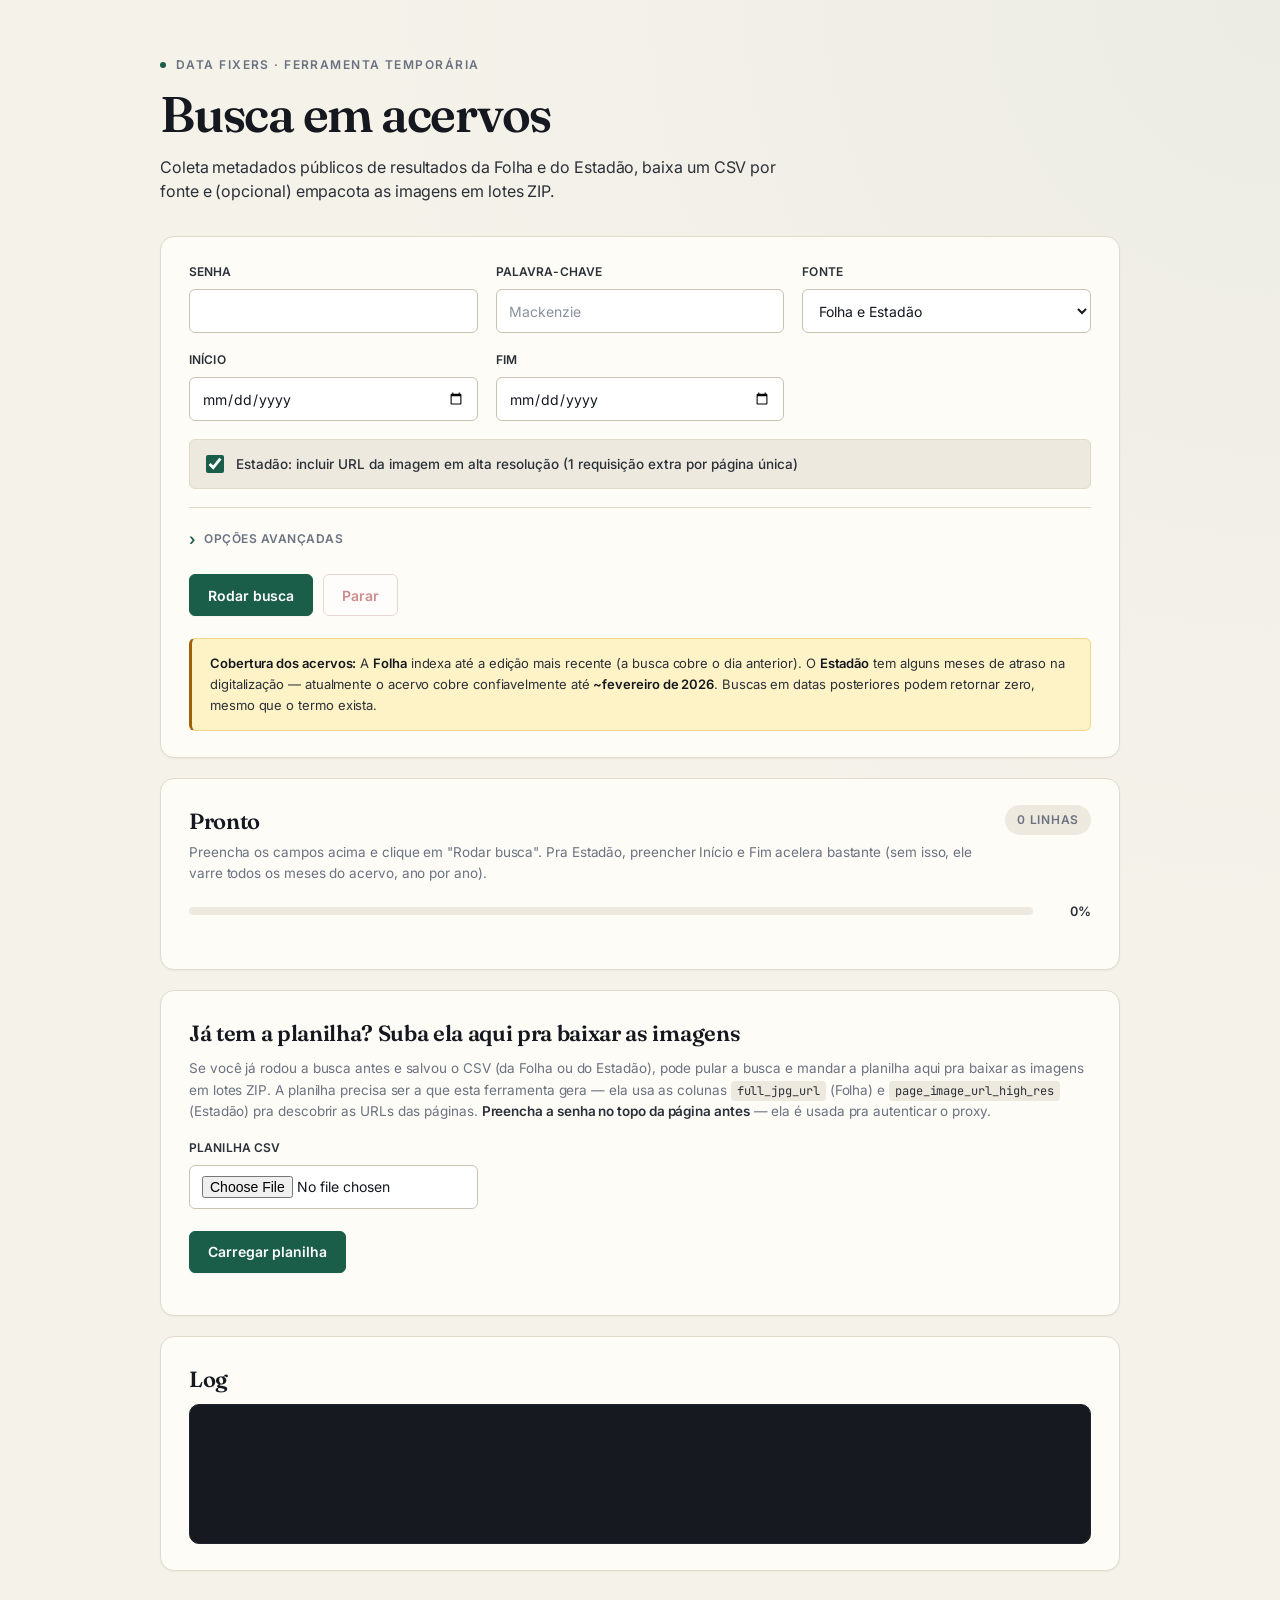
==== acervo-temporario/index.html @ 9159d99d "acervo-temporario: upgrade visual — tipografia, paleta e microinteracoes Tipografia - Adiciona Fraun" ====
<!DOCTYPE html>
<html lang="pt-BR">
<head>
  <meta charset="UTF-8">
  <meta name="viewport" content="width=device-width, initial-scale=1.0">
  <meta name="robots" content="noindex,nofollow">
  <title>Acervo temporário · Data Fixers</title>
  <link rel="preconnect" href="https://fonts.googleapis.com">
  <link rel="preconnect" href="https://fonts.gstatic.com" crossorigin>
  <link href="https://fonts.googleapis.com/css2?family=Fraunces:ital,opsz,wght@0,9..144,500;0,9..144,600;0,9..144,700&family=Inter:wght@400;500;600;700&family=JetBrains+Mono:wght@400;500&display=swap" rel="stylesheet">
  <link rel="stylesheet" href="./styles.css">
</head>
<body>
  <main class="shell">
    <header>
      <p class="eyebrow">Data Fixers · ferramenta temporária</p>
      <h1>Busca em acervos</h1>
      <p class="lede">Coleta metadados públicos de resultados da Folha e do Estadão, baixa um CSV por fonte e (opcional) empacota as imagens em lotes ZIP.</p>
    </header>

    <section class="panel">
      <form id="search-form">
        <div class="grid">
          <label>
            Senha
            <input id="password" type="password" autocomplete="current-password" required>
          </label>
          <label>
            Palavra-chave
            <input id="keyword" type="text" minlength="3" maxlength="80" placeholder="Mackenzie" required>
          </label>
          <label>
            Fonte
            <select id="source">
              <option value="both">Folha e Estadão</option>
              <option value="folha">Folha</option>
              <option value="estadao">Estadão</option>
            </select>
          </label>
          <label>
            Início
            <input id="start-date" type="date">
          </label>
          <label>
            Fim
            <input id="end-date" type="date">
          </label>
          <label class="checkbox-label">
            <input id="high-res" type="checkbox" checked>
            Estadão: incluir URL da imagem em alta resolução (1 requisição extra por página única)
          </label>
        </div>
        <details class="advanced">
          <summary>Opções avançadas</summary>
          <div class="grid">
            <label>
              Pausa entre páginas, ms
              <input id="delay" type="number" min="250" max="5000" step="50" value="650">
              <span class="field-hint">Tempo entre requisições. Menor = mais rápido, mas mais chance de o servidor bloquear.</span>
            </label>
            <label>
              Limite de páginas por fonte
              <input id="max-pages" type="number" min="1" max="3000" value="3000">
              <span class="field-hint">Trava de segurança. Deixe alto a menos que esteja testando.</span>
            </label>
          </div>
        </details>
        <div class="actions">
          <button id="run-button" type="submit">Rodar busca</button>
          <button id="stop-button" type="button" disabled>Parar</button>
        </div>
        <p class="coverage-note">
          <strong>Cobertura dos acervos:</strong> A <strong>Folha</strong> indexa até a edição mais recente (a busca cobre o dia anterior).
          O <strong>Estadão</strong> tem alguns meses de atraso na digitalização — atualmente o acervo cobre confiavelmente até
          <strong id="estadao-cutoff">~fevereiro de 2026</strong>. Buscas em datas posteriores podem retornar zero, mesmo que o termo exista.
        </p>
      </form>
    </section>

    <section class="panel">
      <div class="overall-row">
        <div>
          <strong id="status-title">Pronto</strong>
          <p id="status-detail">Preencha os campos acima e clique em "Rodar busca". Pra Estadão, preencher Início e Fim acelera bastante (sem isso, ele varre todos os meses do acervo, ano por ano).</p>
        </div>
        <span id="count">0 linhas</span>
      </div>
      <div class="overall-progress">
        <div class="overall-bar"><div id="overall-fill"></div></div>
        <span id="overall-percent">0%</span>
      </div>
      <ol id="task-list" class="task-list"></ol>
    </section>

    <section id="csv-rescue" class="panel" hidden>
      <h2 class="panel-title">Não recebeu o CSV?</h2>
      <p class="panel-sub">
        Quando uma busca tem resultados nos dois jornais, o navegador às vezes bloqueia o segundo download
        e mostra um pop-up "Permitir múltiplos downloads?". Se você não viu o pop-up ou não aceitou,
        use os botões abaixo pra baixar de novo manualmente.
      </p>
      <div class="actions">
        <button id="rescue-folha" type="button" class="secondary" hidden>Baixar CSV da Folha</button>
        <button id="rescue-estadao" type="button" class="secondary" hidden>Baixar CSV do Estadão</button>
      </div>
    </section>

    <section id="download-panel" class="panel" hidden>
      <h2 class="panel-title">Opcional: baixar as páginas digitalizadas (JPG)</h2>
      <p class="panel-sub">
        A planilha (CSV) já foi baixada — ela tem todos os metadados (data, edição, página, links).
        Use esta seção SOMENTE se você também quer as imagens das páginas em alta resolução no seu computador.
        Pra não travar o navegador, dividimos em <strong>lotes</strong>: você clica em "Baixar lote 1", recebe um ZIP,
        clica de novo pra "Baixar lote 2", e assim por diante até baixar todos.
        Se algum lote der erro, basta clicar de novo no mesmo botão — ele tenta de novo.
      </p>
      <p class="panel-sub" id="download-summary"><strong>Aguarde a busca terminar.</strong></p>
      <div class="grid grid-3">
        <label>
          Fonte (selecione qual jornal)
          <select id="download-source"></select>
        </label>
        <label>
          Imagens por lote
          <input id="batch-size" type="number" min="20" max="500" step="10" value="200">
        </label>
        <label>
          Pausa entre imagens, ms
          <input id="download-delay" type="number" min="200" max="3000" step="50" value="400">
        </label>
      </div>
      <div class="actions">
        <button id="download-button" type="button">Baixar lote</button>
        <button id="download-retry" type="button" class="secondary" hidden>Refazer último lote</button>
        <button id="download-reset" type="button" class="secondary">Recomeçar do lote 1</button>
      </div>
      <p id="download-hint" class="panel-sub">
        Cada arquivo dentro do ZIP tem o nome da página (ex: <code>19670430-28233-nac-0019-999-19-not.jpg</code>).
        Mantenha a aba aberta enquanto baixa. Cada imagem tem cerca de 1 MB.
      </p>
    </section>

    <section id="upload-panel" class="panel">
      <h2 class="panel-title">Já tem a planilha? Suba ela aqui pra baixar as imagens</h2>
      <p class="panel-sub">
        Se você já rodou a busca antes e salvou o CSV (da Folha ou do Estadão), pode pular a busca
        e mandar a planilha aqui pra baixar as imagens em lotes ZIP. A planilha precisa ser a que
        esta ferramenta gera — ela usa as colunas <code>full_jpg_url</code> (Folha) e
        <code>page_image_url_high_res</code> (Estadão) pra descobrir as URLs das páginas.
        <strong>Preencha a senha no topo da página antes</strong> — ela é usada pra autenticar o proxy.
      </p>
      <div class="grid grid-3">
        <label>
          Planilha CSV
          <input id="upload-csv" type="file" accept=".csv,text/csv">
        </label>
      </div>
      <div class="actions">
        <button id="upload-button" type="button">Carregar planilha</button>
      </div>
      <p id="upload-status" class="panel-sub"></p>
    </section>

    <section class="panel">
      <h2 class="panel-title">Log</h2>
      <pre id="log" aria-live="polite"></pre>
    </section>
  </main>

  <script src="./jszip.min.js"></script>
  <script src="./app.js"></script>
</body>
</html>
---- acervo-temporario/styles.css ----
:root {
  color-scheme: light;
  --bg: #f5f2ea;
  --bg-deep: #ede9de;
  --ink: #15181f;
  --ink-soft: #2b3038;
  --muted: #6b7280;
  --muted-soft: #8a909c;
  --line: #e0dbcc;
  --line-strong: #c9c3b1;
  --panel: #fdfcf7;
  --panel-elevated: #ffffff;
  --accent: #1a5d49;
  --accent-deep: #134635;
  --accent-soft: #e7efea;
  --accent-tint: #f0f5f1;
  --warning: #a16207;
  --warning-soft: #fef3c7;
  --danger: #9c1e21;
  --danger-soft: #f9e1e1;
  --radius-sm: 6px;
  --radius: 10px;
  --radius-lg: 14px;
  --shadow-sm: 0 1px 2px rgba(15, 18, 24, .04);
  --shadow: 0 1px 3px rgba(15, 18, 24, .06), 0 1px 2px rgba(15, 18, 24, .04);
  --shadow-lg: 0 8px 24px rgba(15, 18, 24, .08), 0 2px 6px rgba(15, 18, 24, .04);
  --font-sans: "Inter", -apple-system, BlinkMacSystemFont, "Segoe UI", Roboto, sans-serif;
  --font-serif: "Fraunces", Georgia, "Times New Roman", serif;
  --font-mono: "JetBrains Mono", ui-monospace, "SF Mono", Menlo, monospace;
}

* {
  box-sizing: border-box;
}

html {
  -webkit-font-smoothing: antialiased;
  -moz-osx-font-smoothing: grayscale;
  text-rendering: optimizeLegibility;
}

body {
  margin: 0;
  background:
    radial-gradient(circle at top right, rgba(26, 93, 73, .04), transparent 60%),
    var(--bg);
  background-attachment: fixed;
  color: var(--ink);
  font-family: var(--font-sans);
  font-size: 15px;
  line-height: 1.5;
  letter-spacing: -0.005em;
}

.shell {
  width: min(960px, calc(100% - 32px));
  margin: 56px auto 80px;
}

/* ─── Header ─────────────────────────────────────── */

header {
  margin-bottom: 32px;
}

.eyebrow {
  margin: 0 0 14px;
  color: var(--muted);
  font-size: 12px;
  font-weight: 600;
  text-transform: uppercase;
  letter-spacing: .12em;
}

.eyebrow::before {
  content: "";
  display: inline-block;
  width: 6px;
  height: 6px;
  border-radius: 50%;
  background: var(--accent);
  margin-right: 10px;
  vertical-align: middle;
  transform: translateY(-1px);
}

h1 {
  margin: 0;
  font-family: var(--font-serif);
  font-size: clamp(36px, 5vw, 50px);
  font-weight: 600;
  letter-spacing: -0.025em;
  line-height: 1.05;
  color: var(--ink);
}

.lede {
  max-width: 640px;
  margin-top: 14px;
  color: var(--ink-soft);
  font-size: 16px;
  line-height: 1.55;
}

/* ─── Painel base ─────────────────────────────────────── */

.panel {
  margin-top: 20px;
  padding: 26px 28px;
  background: var(--panel);
  border: 1px solid var(--line);
  border-radius: var(--radius-lg);
  box-shadow: var(--shadow-sm);
  transition: box-shadow .15s ease, border-color .15s ease;
}

.panel:hover {
  box-shadow: var(--shadow);
}

.panel-title {
  margin: 0 0 8px;
  font-family: var(--font-serif);
  font-size: 22px;
  font-weight: 600;
  letter-spacing: -0.015em;
  color: var(--ink);
}

.panel-sub {
  margin: 0 0 16px;
  color: var(--muted);
  font-size: 13.5px;
  line-height: 1.6;
}

.panel-sub strong {
  color: var(--ink-soft);
  font-weight: 600;
}

.panel-sub code {
  font-family: var(--font-mono);
  font-size: 12px;
  background: var(--bg-deep);
  padding: 2px 6px;
  border-radius: 4px;
  color: var(--ink-soft);
}

/* ─── Form ─────────────────────────────────────── */

.grid {
  display: grid;
  grid-template-columns: repeat(3, minmax(0, 1fr));
  gap: 18px;
}

.grid-3 {
  grid-template-columns: repeat(3, minmax(0, 1fr));
}

label {
  display: grid;
  gap: 8px;
  color: var(--ink-soft);
  font-size: 12px;
  font-weight: 600;
  letter-spacing: 0.01em;
  text-transform: uppercase;
}

input,
select,
button {
  font: inherit;
  border: 1px solid var(--line-strong);
  border-radius: var(--radius-sm);
  transition: border-color .12s ease, box-shadow .12s ease, background .12s ease;
}

input[type="text"],
input[type="password"],
input[type="date"],
input[type="number"],
input[type="file"],
select {
  width: 100%;
  min-height: 44px;
  padding: 0 12px;
  background: var(--panel-elevated);
  color: var(--ink);
  font-size: 14px;
  font-weight: 400;
  letter-spacing: 0;
  text-transform: none;
}

input[type="file"] {
  padding-top: 10px;
}

input:focus,
select:focus {
  outline: none;
  border-color: var(--accent);
  box-shadow: 0 0 0 3px var(--accent-soft);
}

input::placeholder {
  color: var(--muted-soft);
}

.checkbox-label {
  grid-column: 1 / -1;
  display: flex;
  align-items: center;
  gap: 12px;
  padding: 14px 16px;
  background: var(--bg-deep);
  border: 1px solid var(--line);
  border-radius: var(--radius-sm);
  font-size: 13.5px;
  font-weight: 500;
  text-transform: none;
  letter-spacing: 0;
  color: var(--ink-soft);
  cursor: pointer;
}

.checkbox-label:hover {
  background: var(--accent-tint);
  border-color: var(--accent-soft);
}

.checkbox-label input {
  width: 18px;
  height: 18px;
  min-height: 0;
  margin: 0;
  accent-color: var(--accent);
  cursor: pointer;
}

/* ─── Botões ─────────────────────────────────────── */

.actions {
  display: flex;
  gap: 10px;
  margin-top: 22px;
  flex-wrap: wrap;
}

button {
  min-height: 42px;
  padding: 0 18px;
  background: var(--accent);
  color: white;
  border-color: var(--accent);
  cursor: pointer;
  font-weight: 600;
  font-size: 14px;
  letter-spacing: -0.005em;
  box-shadow: var(--shadow-sm);
}

button:not(:disabled):hover {
  background: var(--accent-deep);
  border-color: var(--accent-deep);
  transform: translateY(-1px);
  box-shadow: var(--shadow);
}

button:not(:disabled):active {
  transform: translateY(0);
}

button.secondary {
  background: var(--panel-elevated);
  color: var(--accent);
  border-color: var(--line-strong);
  box-shadow: none;
}

button.secondary:not(:disabled):hover {
  background: var(--accent-tint);
  border-color: var(--accent);
}

button:disabled {
  cursor: not-allowed;
  opacity: .5;
  transform: none;
}

#stop-button {
  background: var(--panel-elevated);
  color: var(--danger);
  border-color: #d9b3b4;
  box-shadow: none;
}

#stop-button:not(:disabled):hover {
  background: var(--danger-soft);
  border-color: var(--danger);
  color: var(--danger);
}

/* ─── Cobertura ─────────────────────────────────────── */

.coverage-note {
  margin: 22px 0 0;
  padding: 14px 18px;
  background: var(--warning-soft);
  border: 1px solid #f3d68b;
  border-left: 3px solid var(--warning);
  border-radius: var(--radius-sm);
  color: var(--ink-soft);
  font-size: 13px;
  line-height: 1.6;
}

.coverage-note strong {
  color: var(--ink);
  font-weight: 600;
}

/* ─── Opções avançadas ─────────────────────────────────────── */

.advanced {
  margin-top: 18px;
  padding-top: 18px;
  border-top: 1px solid var(--line);
}

.advanced > summary {
  cursor: pointer;
  font-size: 12px;
  font-weight: 600;
  letter-spacing: .04em;
  text-transform: uppercase;
  color: var(--muted);
  padding: 4px 0;
  list-style: none;
  user-select: none;
  display: flex;
  align-items: center;
  gap: 8px;
}

.advanced > summary::-webkit-details-marker { display: none; }

.advanced > summary::before {
  content: "›";
  display: inline-block;
  transition: transform .2s ease;
  color: var(--accent);
  font-size: 16px;
  line-height: 0;
}

.advanced[open] > summary::before {
  transform: rotate(90deg);
}

.advanced[open] > summary {
  color: var(--ink-soft);
}

.advanced > .grid {
  margin-top: 16px;
}

.field-hint {
  font-size: 11.5px;
  font-weight: 400;
  color: var(--muted);
  text-transform: none;
  letter-spacing: 0;
  line-height: 1.45;
}

/* ─── Overall (status + progress) ─────────────────────────────────────── */

.overall-row {
  display: flex;
  align-items: flex-start;
  justify-content: space-between;
  gap: 18px;
}

.overall-row strong {
  font-family: var(--font-serif);
  font-size: 22px;
  font-weight: 600;
  letter-spacing: -0.015em;
  color: var(--ink);
}

.overall-row p {
  margin: 4px 0 0;
  color: var(--muted);
  font-size: 13.5px;
  line-height: 1.55;
}

#count {
  color: var(--muted);
  font-size: 12px;
  font-weight: 600;
  text-transform: uppercase;
  letter-spacing: .06em;
  white-space: nowrap;
  background: var(--bg-deep);
  padding: 6px 12px;
  border-radius: 999px;
}

.overall-progress {
  display: flex;
  align-items: center;
  gap: 14px;
  margin: 18px 0 22px;
}

.overall-bar {
  flex: 1;
  height: 8px;
  border-radius: 999px;
  background: var(--bg-deep);
  overflow: hidden;
  position: relative;
}

#overall-fill {
  height: 100%;
  width: 0%;
  background: linear-gradient(90deg, var(--accent) 0%, var(--accent-deep) 100%);
  border-radius: 999px;
  transition: width .25s ease;
}

#overall-percent {
  font-variant-numeric: tabular-nums;
  font-size: 13px;
  font-weight: 600;
  color: var(--ink-soft);
  min-width: 44px;
  text-align: right;
}

/* ─── Task list ─────────────────────────────────────── */

.task-list {
  list-style: none;
  margin: 0;
  padding: 0;
  display: grid;
  gap: 8px;
}

.task-item {
  display: grid;
  grid-template-columns: 26px 1fr auto;
  grid-template-rows: auto auto;
  column-gap: 14px;
  row-gap: 5px;
  align-items: center;
  padding: 14px 16px;
  border: 1px solid var(--line);
  border-radius: var(--radius);
  background: var(--panel-elevated);
  transition: border-color .15s ease, background .15s ease;
}

.task-item[data-status="running"] {
  border-color: var(--accent);
  background: var(--accent-tint);
}

.task-item[data-status="done"] {
  border-color: #cbe0d3;
  background: linear-gradient(90deg, var(--accent-tint) 0%, var(--panel-elevated) 60%);
}

.task-item[data-status="error"] {
  border-color: #d9b3b4;
  background: var(--danger-soft);
}

.task-icon {
  grid-row: 1 / 3;
  width: 24px;
  height: 24px;
  border-radius: 50%;
  background: var(--panel-elevated);
  border: 1.5px solid var(--line-strong);
  display: grid;
  place-items: center;
  font-size: 13px;
  font-weight: 700;
  color: var(--muted);
  transition: all .15s ease;
}

.task-item[data-status="running"] .task-icon {
  border-color: var(--accent);
  color: var(--accent);
  background: var(--panel-elevated);
  animation: pulse 1.4s ease-in-out infinite;
}

.task-item[data-status="done"] .task-icon {
  background: var(--accent);
  color: white;
  border-color: var(--accent);
}

.task-item[data-status="error"] .task-icon {
  background: var(--danger);
  color: white;
  border-color: var(--danger);
}

.task-item[data-status="skipped"] .task-icon {
  color: var(--muted-soft);
}

@keyframes pulse {
  0%, 100% { transform: scale(1); box-shadow: 0 0 0 0 var(--accent-soft); }
  50% { transform: scale(1.08); box-shadow: 0 0 0 6px rgba(26, 93, 73, 0); }
}

.task-label {
  font-family: var(--font-serif);
  font-size: 15px;
  font-weight: 600;
  letter-spacing: -0.01em;
  color: var(--ink);
}

.task-detail {
  grid-column: 2 / 3;
  font-size: 12.5px;
  color: var(--muted);
  line-height: 1.45;
}

.task-count {
  grid-row: 1 / 3;
  font-variant-numeric: tabular-nums;
  font-family: var(--font-mono);
  font-size: 12px;
  color: var(--muted);
  min-width: 70px;
  text-align: right;
}

.task-bar {
  grid-column: 2 / 4;
  margin-top: 4px;
  height: 3px;
  border-radius: 999px;
  background: rgba(15, 18, 24, .06);
  overflow: hidden;
}

.task-bar-fill {
  height: 100%;
  width: 0%;
  background: var(--accent);
  border-radius: 999px;
  transition: width .2s ease;
}

.task-item[data-status="done"] .task-bar-fill {
  background: #5fa386;
}

.task-item[data-status="error"] .task-bar-fill {
  background: var(--danger);
}

/* ─── Log ─────────────────────────────────────── */

#log {
  min-height: 140px;
  max-height: 320px;
  overflow: auto;
  margin: 0;
  padding: 16px 18px;
  background: #161a20;
  color: #c7d0db;
  border-radius: var(--radius);
  font-family: var(--font-mono);
  font-size: 11.5px;
  line-height: 1.65;
  white-space: pre-wrap;
  border: 1px solid #1f242c;
}

#log::-webkit-scrollbar {
  width: 8px;
}

#log::-webkit-scrollbar-track {
  background: transparent;
}

#log::-webkit-scrollbar-thumb {
  background: #2f3540;
  border-radius: 999px;
}

/* ─── Mobile ─────────────────────────────────────── */

@media (max-width: 760px) {
  .shell {
    margin: 32px auto 48px;
  }

  .grid {
    grid-template-columns: 1fr;
    gap: 14px;
  }

  .panel {
    padding: 20px 18px;
  }

  h1 {
    font-size: 32px;
  }

  .task-item {
    grid-template-columns: 26px 1fr;
    grid-template-rows: auto auto auto;
  }

  .task-count {
    grid-column: 2 / 3;
    grid-row: 2 / 3;
    text-align: left;
  }

  .task-bar {
    grid-column: 1 / 3;
    grid-row: 3 / 4;
  }
}
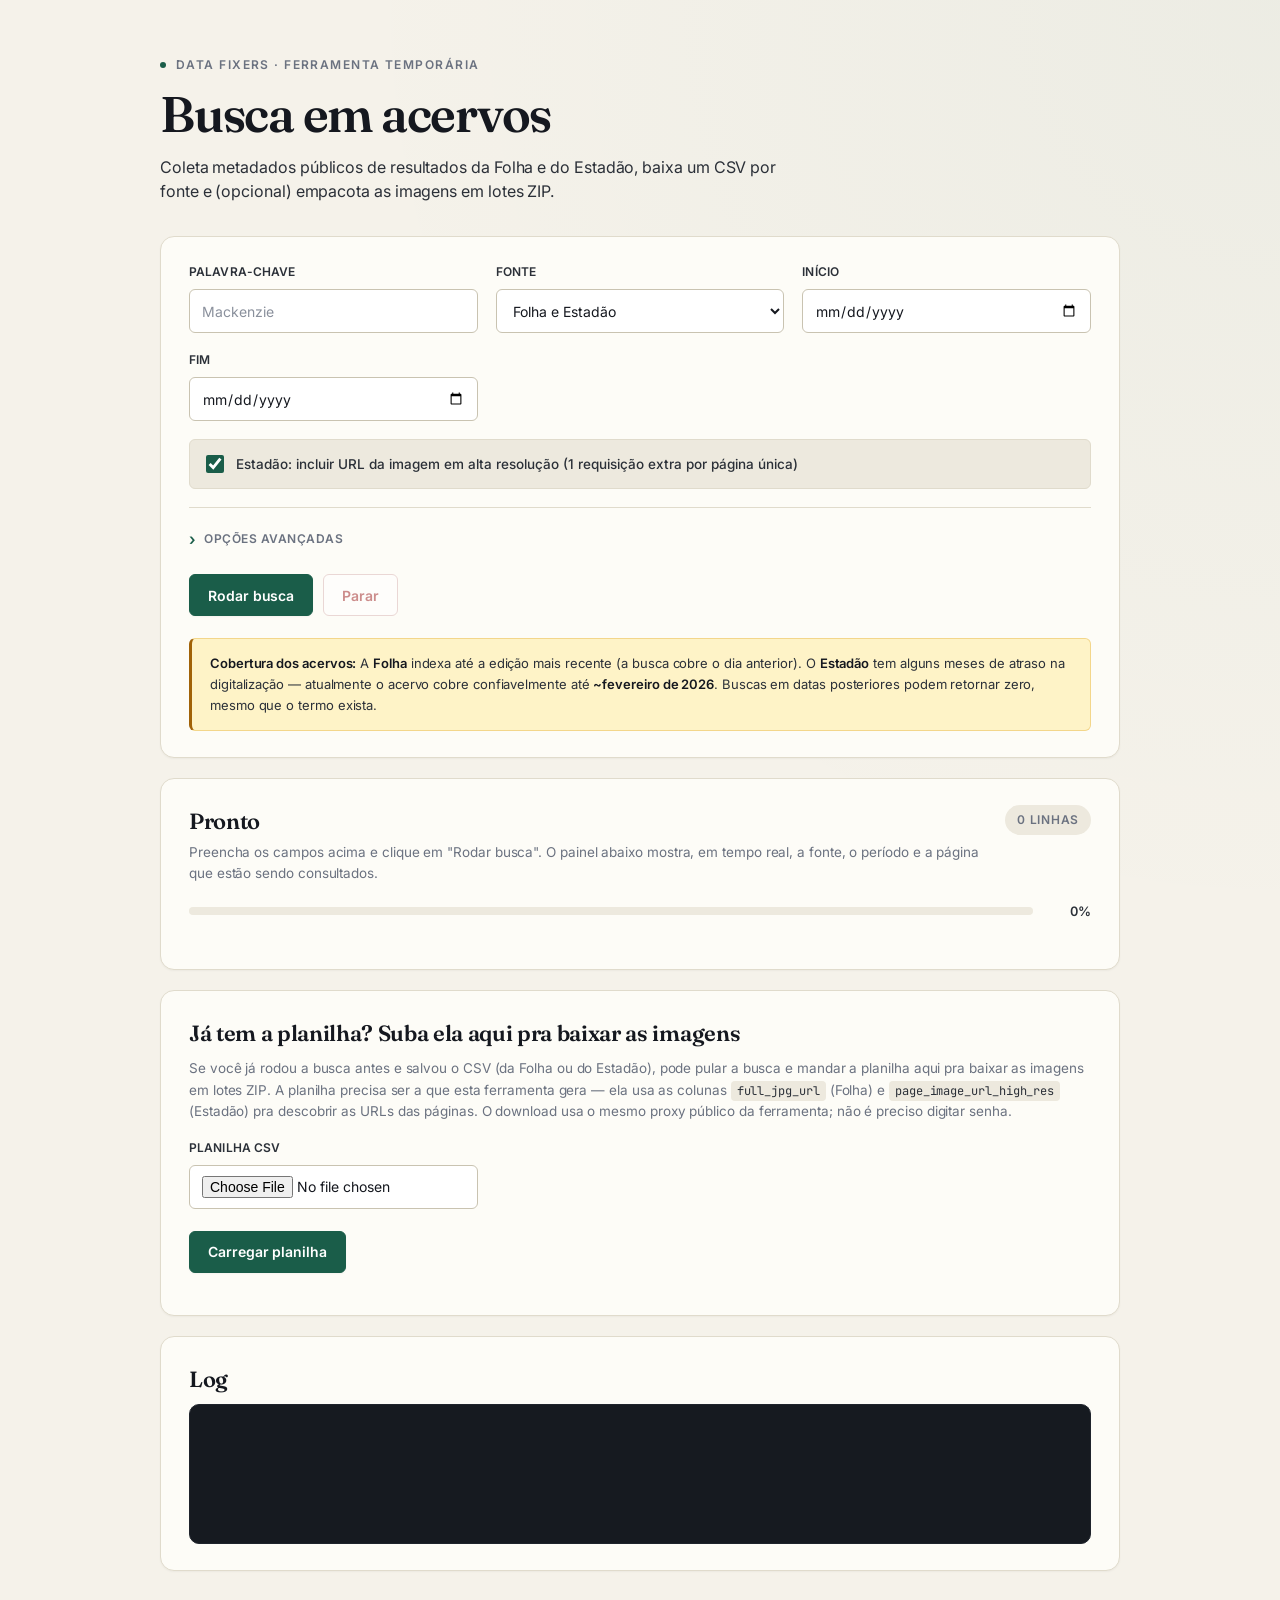
==== commit afb82858: "Reativar acervo temporario sem senha" ====
--- a/acervo-temporario/index.html
+++ b/acervo-temporario/index.html
@@ -21,10 +21,6 @@
     <section class="panel">
       <form id="search-form">
         <div class="grid">
-          <label>
-            Senha
-            <input id="password" type="password" autocomplete="current-password" required>
-          </label>
           <label>
             Palavra-chave
             <input id="keyword" type="text" minlength="3" maxlength="80" placeholder="Mackenzie" required>
@@ -55,7 +51,7 @@
           <div class="grid">
             <label>
               Pausa entre páginas, ms
-              <input id="delay" type="number" min="250" max="5000" step="50" value="650">
+              <input id="delay" type="number" min="150" max="5000" step="50" value="350">
               <span class="field-hint">Tempo entre requisições. Menor = mais rápido, mas mais chance de o servidor bloquear.</span>
             </label>
             <label>
@@ -81,7 +77,7 @@
       <div class="overall-row">
         <div>
           <strong id="status-title">Pronto</strong>
-          <p id="status-detail">Preencha os campos acima e clique em "Rodar busca". Pra Estadão, preencher Início e Fim acelera bastante (sem isso, ele varre todos os meses do acervo, ano por ano).</p>
+          <p id="status-detail" aria-live="polite">Preencha os campos acima e clique em "Rodar busca". O painel abaixo mostra, em tempo real, a fonte, o período e a página que estão sendo consultados.</p>
         </div>
         <span id="count">0 linhas</span>
       </div>
@@ -89,7 +85,7 @@
         <div class="overall-bar"><div id="overall-fill"></div></div>
         <span id="overall-percent">0%</span>
       </div>
-      <ol id="task-list" class="task-list"></ol>
+      <ol id="task-list" class="task-list" aria-live="polite"></ol>
     </section>
 
     <section id="csv-rescue" class="panel" hidden>
@@ -147,7 +143,7 @@
         e mandar a planilha aqui pra baixar as imagens em lotes ZIP. A planilha precisa ser a que
         esta ferramenta gera — ela usa as colunas <code>full_jpg_url</code> (Folha) e
         <code>page_image_url_high_res</code> (Estadão) pra descobrir as URLs das páginas.
-        <strong>Preencha a senha no topo da página antes</strong> — ela é usada pra autenticar o proxy.
+        O download usa o mesmo proxy público da ferramenta; não é preciso digitar senha.
       </p>
       <div class="grid grid-3">
         <label>
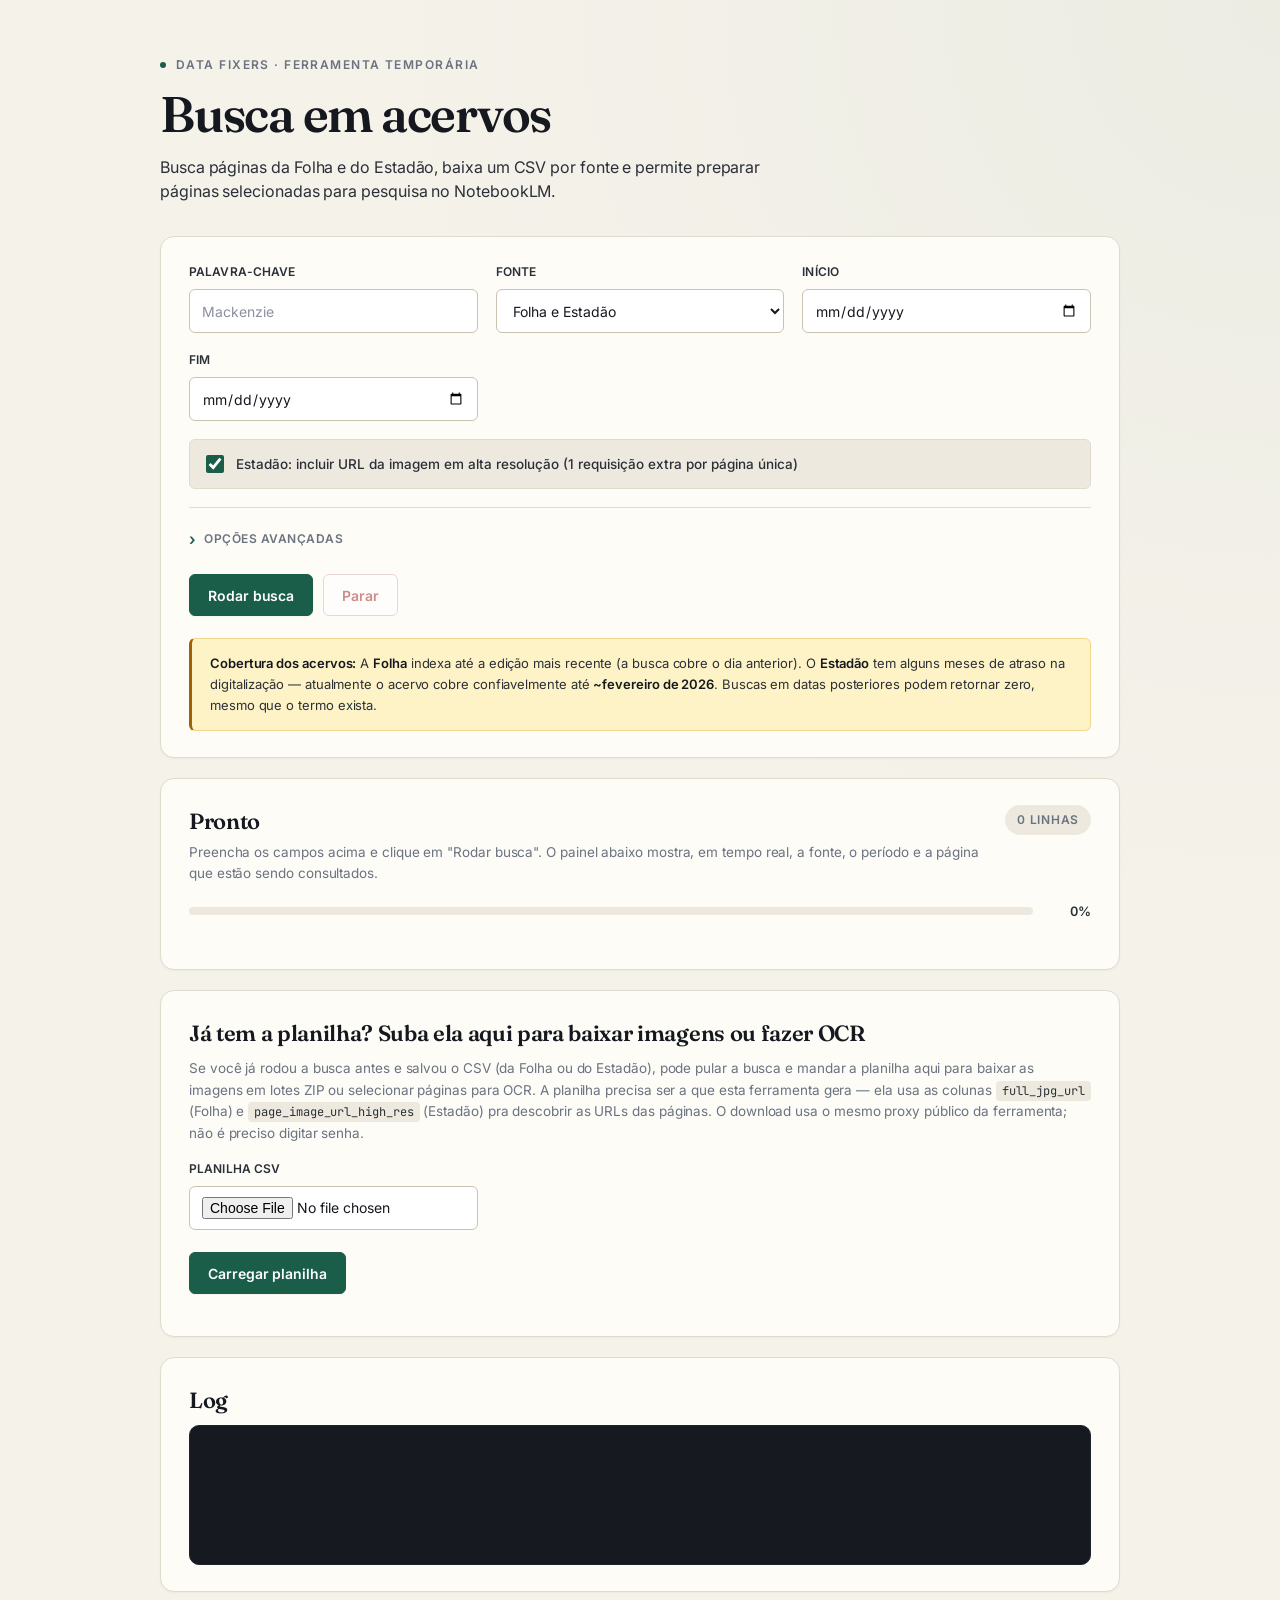
==== commit 1aa7ec34: "Add browser OCR and source-linked PDFs for newspaper pages" ====
--- a/acervo-temporario/index.html
+++ b/acervo-temporario/index.html
@@ -8,14 +8,14 @@
   <link rel="preconnect" href="https://fonts.googleapis.com">
   <link rel="preconnect" href="https://fonts.gstatic.com" crossorigin>
   <link href="https://fonts.googleapis.com/css2?family=Fraunces:ital,opsz,wght@0,9..144,500;0,9..144,600;0,9..144,700&family=Inter:wght@400;500;600;700&family=JetBrains+Mono:wght@400;500&display=swap" rel="stylesheet">
-  <link rel="stylesheet" href="./styles.css">
+  <link rel="stylesheet" href="./styles.css?v=20260915">
 </head>
 <body>
   <main class="shell">
     <header>
       <p class="eyebrow">Data Fixers · ferramenta temporária</p>
       <h1>Busca em acervos</h1>
-      <p class="lede">Coleta metadados públicos de resultados da Folha e do Estadão, baixa um CSV por fonte e (opcional) empacota as imagens em lotes ZIP.</p>
+      <p class="lede">Busca páginas da Folha e do Estadão, baixa um CSV por fonte e permite preparar páginas selecionadas para pesquisa no NotebookLM.</p>
     </header>
 
     <section class="panel">
@@ -136,11 +136,35 @@
       </p>
     </section>
 
+    <section id="ocr-panel" class="panel" hidden>
+      <h2 class="panel-title">Pesquisar o conteúdo das páginas</h2>
+      <p class="panel-sub">Selecione até 10 páginas. O OCR roda neste navegador, sem custo por página ou tokens de IA. Ao terminar, você recebe um PDF com a imagem, o texto extraído e o link para conferir a página no acervo. O texto pode ter erros.</p>
+      <div class="grid grid-3">
+        <label>
+          Termo a verificar no texto
+          <input id="ocr-term" type="text" placeholder="Mackenzie">
+        </label>
+      </div>
+      <p id="ocr-selection-count" class="panel-sub" aria-live="polite">Nenhuma página selecionada.</p>
+      <div id="ocr-results" class="ocr-results"></div>
+      <div class="actions">
+        <button id="ocr-more" type="button" class="secondary" hidden>Mostrar mais páginas</button>
+        <button id="ocr-run" type="button" disabled>Fazer OCR e gerar PDF</button>
+        <button id="ocr-stop" type="button" class="secondary" disabled>Parar depois desta página</button>
+      </div>
+      <p id="ocr-status" class="panel-sub" role="status" aria-live="polite"></p>
+      <div id="ocr-findings" class="ocr-findings" aria-live="polite"></div>
+      <div id="notebooklm-next" hidden>
+        <p class="panel-sub">PDF pronto. Adicione-o como fonte no seu caderno; o NotebookLM poderá pesquisar o texto OCR e citar as páginas do arquivo.</p>
+        <a class="notebook-link" href="https://notebooklm.google.com/" target="_blank" rel="noopener noreferrer">Abrir NotebookLM para adicionar o PDF</a>
+      </div>
+    </section>
+
     <section id="upload-panel" class="panel">
-      <h2 class="panel-title">Já tem a planilha? Suba ela aqui pra baixar as imagens</h2>
+      <h2 class="panel-title">Já tem a planilha? Suba ela aqui para baixar imagens ou fazer OCR</h2>
       <p class="panel-sub">
         Se você já rodou a busca antes e salvou o CSV (da Folha ou do Estadão), pode pular a busca
-        e mandar a planilha aqui pra baixar as imagens em lotes ZIP. A planilha precisa ser a que
+        e mandar a planilha aqui para baixar as imagens em lotes ZIP ou selecionar páginas para OCR. A planilha precisa ser a que
         esta ferramenta gera — ela usa as colunas <code>full_jpg_url</code> (Folha) e
         <code>page_image_url_high_res</code> (Estadão) pra descobrir as URLs das páginas.
         O download usa o mesmo proxy público da ferramenta; não é preciso digitar senha.
@@ -164,6 +188,7 @@
   </main>
 
   <script src="./jszip.min.js"></script>
-  <script src="./app.js"></script>
+  <script src="./app.js?v=20260915-ocr1"></script>
+  <script src="./ocr.js?v=20260915-ocr1"></script>
 </body>
 </html>
--- a/acervo-temporario/styles.css
+++ b/acervo-temporario/styles.css
@@ -148,6 +148,77 @@
   color: var(--ink-soft);
 }
 
+.ocr-results {
+  display: grid;
+  gap: 8px;
+  max-height: 360px;
+  overflow-y: auto;
+  padding-right: 4px;
+}
+
+.ocr-result,
+.ocr-finding {
+  padding: 12px 14px;
+  border: 1px solid var(--line);
+  border-radius: var(--radius-sm);
+  background: var(--panel-elevated);
+}
+
+.ocr-result {
+  display: flex;
+  align-items: center;
+  justify-content: space-between;
+  gap: 14px;
+}
+
+.ocr-result-label {
+  display: flex;
+  align-items: center;
+  gap: 10px;
+  min-width: 0;
+  font-size: 14px;
+  font-weight: 500;
+  letter-spacing: 0;
+  text-transform: none;
+  cursor: pointer;
+}
+
+.ocr-result-label input {
+  width: 18px;
+  height: 18px;
+  flex: none;
+  accent-color: var(--accent);
+}
+
+.ocr-result a,
+.ocr-finding a,
+.notebook-link {
+  color: var(--accent);
+  font-size: 14px;
+  font-weight: 600;
+}
+
+.ocr-result a { white-space: nowrap; }
+
+.ocr-findings {
+  display: grid;
+  gap: 8px;
+  margin-top: 16px;
+}
+
+.ocr-finding strong { font-size: 14px; }
+.ocr-finding p { margin: 6px 0; font-size: 14px; }
+
+#notebooklm-next {
+  margin-top: 18px;
+  padding: 16px;
+  border: 1px solid var(--accent-soft);
+  border-radius: var(--radius-sm);
+  background: var(--accent-tint);
+}
+
+#notebooklm-next .panel-sub { margin-bottom: 8px; }
+
 /* ─── Form ─────────────────────────────────────── */
 
 .grid {
@@ -628,6 +699,12 @@
     padding: 20px 18px;
   }
 
+  .ocr-result {
+    align-items: flex-start;
+    flex-direction: column;
+    gap: 6px;
+  }
+
   h1 {
     font-size: 32px;
   }
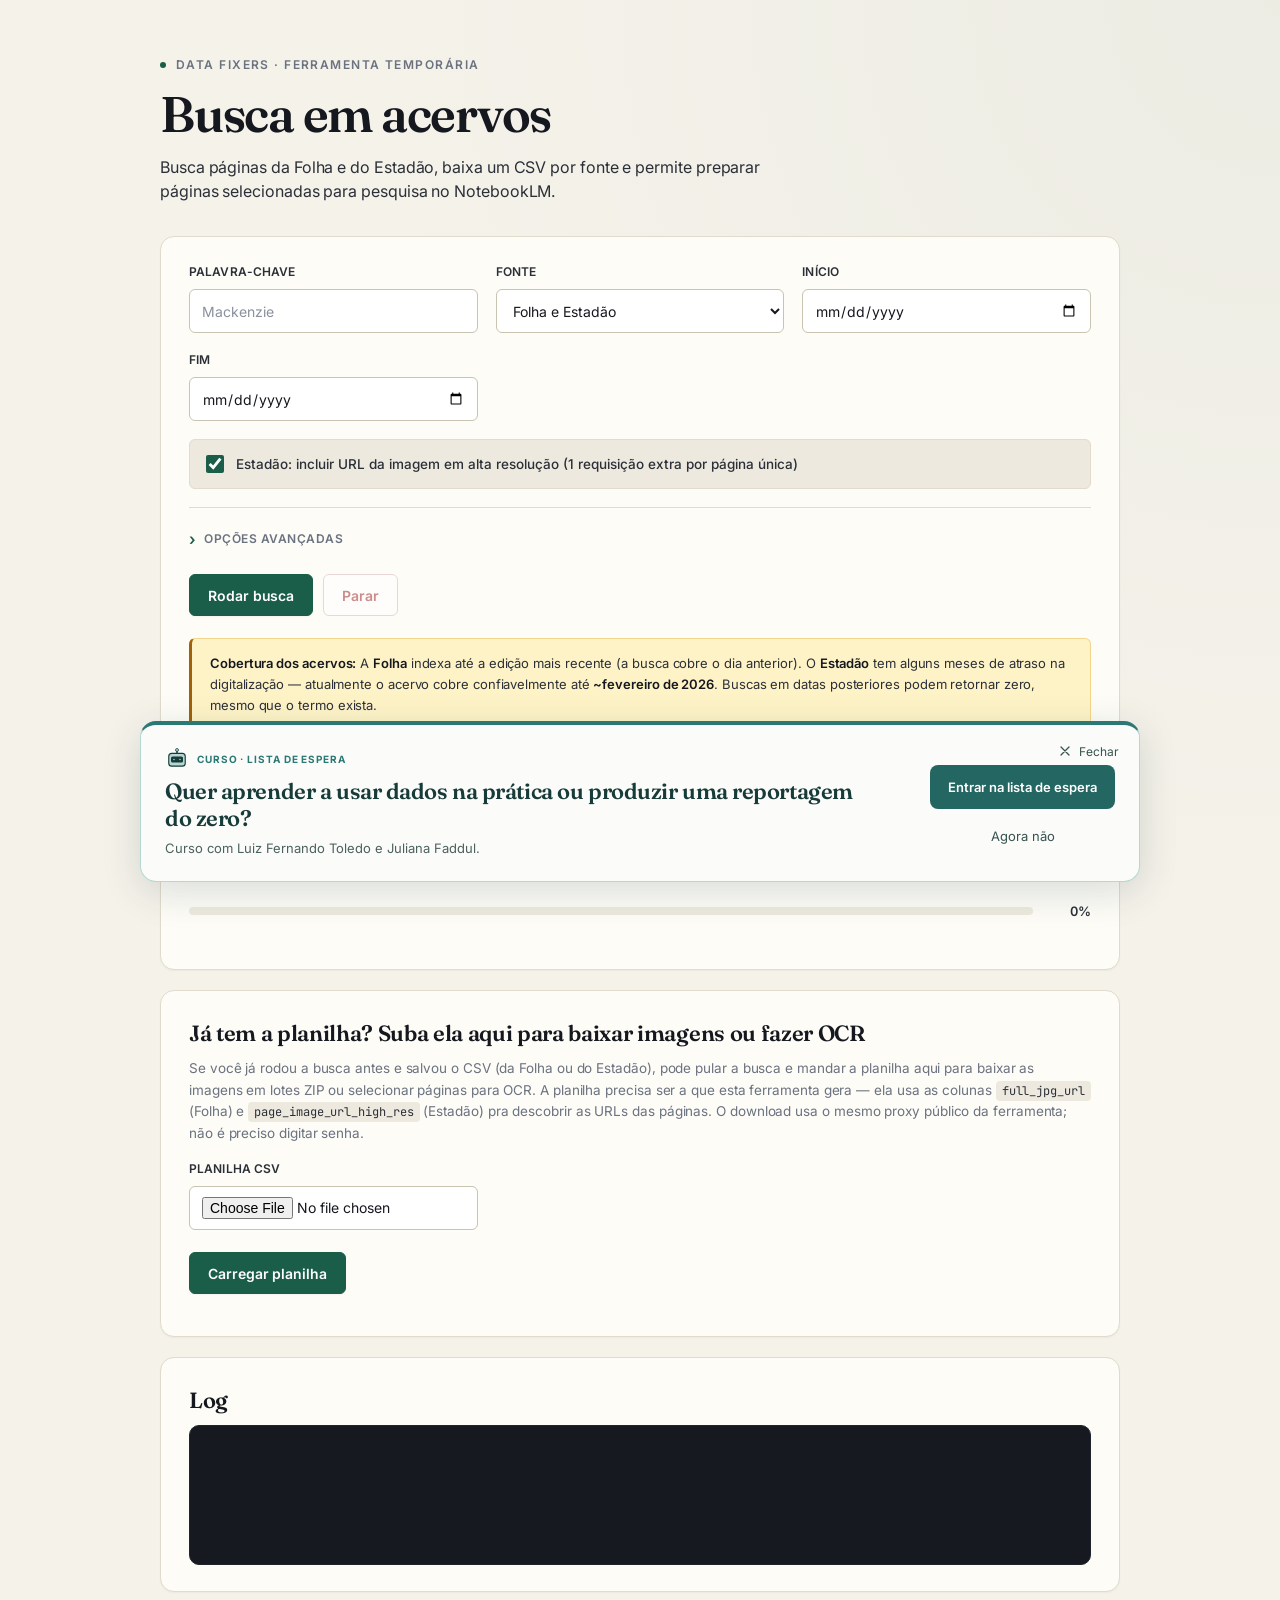
==== commit 6e26b5c7: "Inclui banner da lista de espera do curso" ====
--- a/acervo-temporario/index.html
+++ b/acervo-temporario/index.html
@@ -8,7 +8,8 @@
   <link rel="preconnect" href="https://fonts.googleapis.com">
   <link rel="preconnect" href="https://fonts.gstatic.com" crossorigin>
   <link href="https://fonts.googleapis.com/css2?family=Fraunces:ital,opsz,wght@0,9..144,500;0,9..144,600;0,9..144,700&family=Inter:wght@400;500;600;700&family=JetBrains+Mono:wght@400;500&display=swap" rel="stylesheet">
-  <link rel="stylesheet" href="./styles.css?v=20260915">
+  <link rel="stylesheet" href="./styles.css?v=20260915-ocr2">
+  <script defer src="/assets/course-banner.js?v=20261028-course1" data-df-course-loader></script>
 </head>
 <body>
   <main class="shell">
@@ -152,6 +153,18 @@
         <button id="ocr-run" type="button" disabled>Fazer OCR e gerar PDF</button>
         <button id="ocr-stop" type="button" class="secondary" disabled>Parar depois desta página</button>
       </div>
+      <div class="ocr-bulk">
+        <h3>Baixar todas as páginas encontradas em PDFs</h3>
+        <p class="panel-sub">Um PDF por lote de até 10 páginas, com imagem, OCR e link da fonte. Clique no botão novamente para baixar o lote seguinte. Se interromper ou fechar a aba, carregue o CSV e informe a página de retomada. Mantenha a aba aberta durante cada lote.</p>
+        <div class="grid grid-3">
+          <label>
+            Começar na página da lista
+            <input id="ocr-bulk-start" type="number" min="1" step="1" value="1">
+          </label>
+        </div>
+        <p id="ocr-bulk-hint" class="panel-sub" aria-live="polite"></p>
+        <button id="ocr-bulk-run" type="button" class="secondary" disabled>Baixar próximo PDF</button>
+      </div>
       <p id="ocr-status" class="panel-sub" role="status" aria-live="polite"></p>
       <div id="ocr-findings" class="ocr-findings" aria-live="polite"></div>
       <div id="notebooklm-next" hidden>
@@ -189,6 +202,6 @@
 
   <script src="./jszip.min.js"></script>
   <script src="./app.js?v=20260915-ocr1"></script>
-  <script src="./ocr.js?v=20260915-ocr1"></script>
+  <script src="./ocr.js?v=20260915-ocr2"></script>
 </body>
 </html>
--- a/acervo-temporario/styles.css
+++ b/acervo-temporario/styles.css
@@ -219,6 +219,18 @@
 
 #notebooklm-next .panel-sub { margin-bottom: 8px; }
 
+.ocr-bulk {
+  margin-top: 20px;
+  padding: 16px;
+  border: 1px solid var(--line);
+  border-radius: var(--radius-sm);
+  background: var(--panel-elevated);
+}
+
+.ocr-bulk h3 { margin: 0 0 8px; font-size: 17px; }
+.ocr-bulk .panel-sub { margin: 0 0 12px; }
+.ocr-bulk .grid { margin-bottom: 10px; }
+
 /* ─── Form ─────────────────────────────────────── */
 
 .grid {
